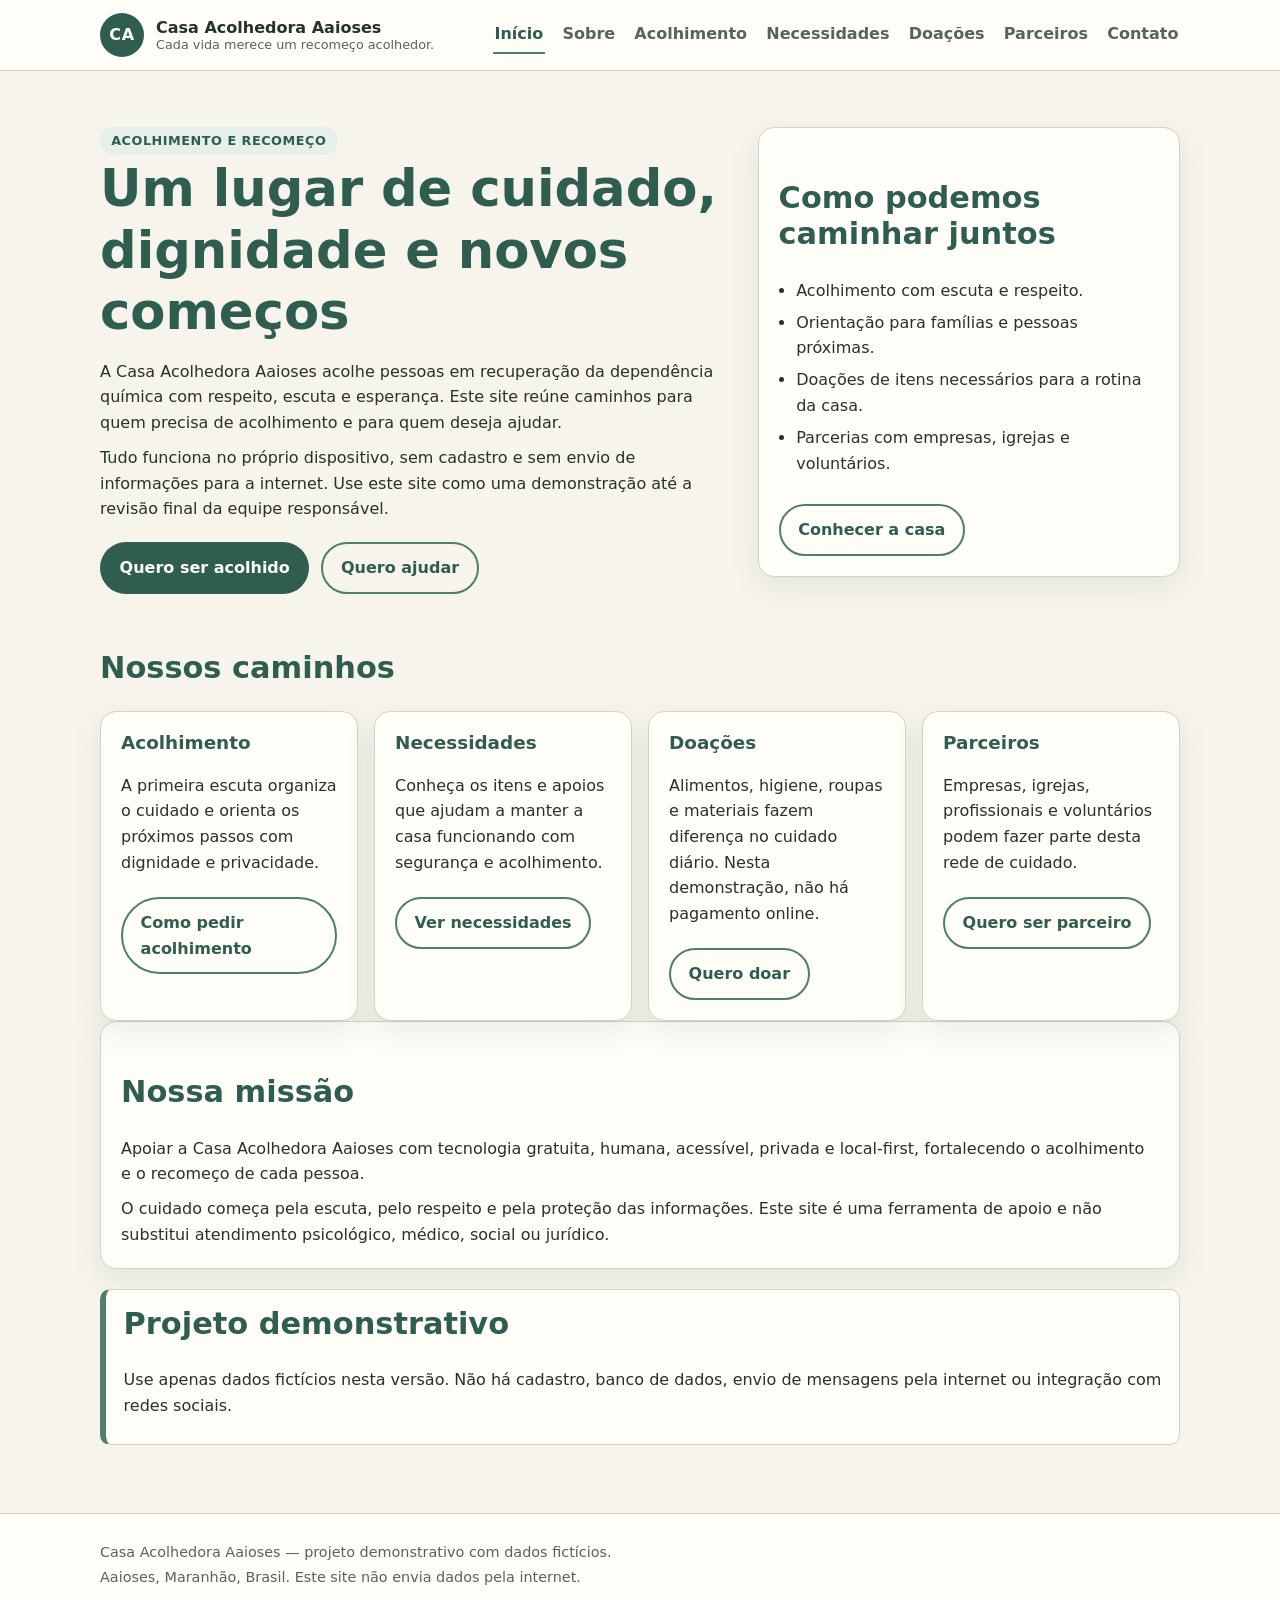
==== index.html @ cec4b17c "Primeira versao do site Casa Acolhedora Aaioses" ====
<!DOCTYPE html>
<html lang="pt-BR">
<head>
  <meta charset="UTF-8">
  <meta name="viewport" content="width=device-width, initial-scale=1.0">
  <link rel="manifest" href="manifest.json">
  <meta name="theme-color" content="#2F6B4F">
  <link rel="icon" href="icons/icon-192.png">
  <link rel="apple-touch-icon" href="icons/icon-192.png">
  <meta name="description" content="Casa Acolhedora Aaioses: acolhimento, recomeço e esperança em Aaioses, Maranhão.">
  <title>Casa Acolhedora Aaioses</title>
  <link rel="stylesheet" href="css/estilo.css">
</head>
<body>
  <a class="pular-para-conteudo" href="#conteudo">Pular para o conteúdo</a>

  <header class="cabecalho">
    <div class="container cabecalho__interno">
      <a class="marca" href="index.html" aria-label="Página inicial da Casa Acolhedora Aaioses">
        <span class="marca__simbolo" aria-hidden="true">CA</span>
        <span class="marca__texto">
          <span class="marca__nome">Casa Acolhedora Aaioses</span>
          <span class="marca__slogan">Cada vida merece um recomeço acolhedor.</span>
        </span>
      </a>
      <nav class="navegacao" aria-label="Navegação principal">
        <ul>
          <li><a href="index.html" aria-current="page">Início</a></li>
          <li><a href="sobre.html">Sobre</a></li>
          <li><a href="acolhimento.html">Acolhimento</a></li>
          <li><a href="necessidades.html">Necessidades</a></li>
          <li><a href="doacoes.html">Doações</a></li>
          <li><a href="parceiros.html">Parceiros</a></li>
          <li><a href="contato.html">Contato</a></li>
        </ul>
      </nav>
    </div>
  </header>

  <main id="conteudo" class="container">
    <section class="destaque" aria-labelledby="titulo-principal">
      <div class="destaque__texto">
        <span class="etiqueta">Acolhimento e recomeço</span>
        <h1 id="titulo-principal">Um lugar de cuidado, dignidade e novos começos</h1>
        <p>
          A Casa Acolhedora Aaioses acolhe pessoas em recuperação da dependência
          química com respeito, escuta e esperança. Este site reúne caminhos para quem
          precisa de acolhimento e para quem deseja ajudar.
        </p>
        <p>
          Tudo funciona no próprio dispositivo, sem cadastro e sem envio de informações
          para a internet. Use este site como uma demonstração até a revisão final da
          equipe responsável.
        </p>
        <div class="acoes">
          <a class="botao botao--principal" href="acolhimento.html">Quero ser acolhido</a>
          <a class="botao botao--secundario" href="doacoes.html">Quero ajudar</a>
        </div>
      </div>
      <aside class="cartao" aria-labelledby="titulo-apoio">
        <h2 id="titulo-apoio">Como podemos caminhar juntos</h2>
        <ul class="lista">
          <li>Acolhimento com escuta e respeito.</li>
          <li>Orientação para famílias e pessoas próximas.</li>
          <li>Doações de itens necessários para a rotina da casa.</li>
          <li>Parcerias com empresas, igrejas e voluntários.</li>
        </ul>
        <a class="botao botao--secundario" href="sobre.html">Conhecer a casa</a>
      </aside>
    </section>

    <section aria-labelledby="titulo-caminhos">
      <h2 id="titulo-caminhos">Nossos caminhos</h2>
      <div class="grade">
        <article class="cartao">
          <h3>Acolhimento</h3>
          <p>
            A primeira escuta organiza o cuidado e orienta os próximos passos com
            dignidade e privacidade.
          </p>
          <a class="botao botao--secundario" href="acolhimento.html">Como pedir acolhimento</a>
        </article>
        <article class="cartao">
          <h3>Necessidades</h3>
          <p>
            Conheça os itens e apoios que ajudam a manter a casa funcionando com
            segurança e acolhimento.
          </p>
          <a class="botao botao--secundario" href="necessidades.html">Ver necessidades</a>
        </article>
        <article class="cartao">
          <h3>Doações</h3>
          <p>
            Alimentos, higiene, roupas e materiais fazem diferença no cuidado diário.
            Nesta demonstração, não há pagamento online.
          </p>
          <a class="botao botao--secundario" href="doacoes.html">Quero doar</a>
        </article>
        <article class="cartao">
          <h3>Parceiros</h3>
          <p>
            Empresas, igrejas, profissionais e voluntários podem fazer parte desta rede
            de cuidado.
          </p>
          <a class="botao botao--secundario" href="parceiros.html">Quero ser parceiro</a>
        </article>
      </div>
    </section>

    <section class="cartao" aria-labelledby="titulo-missao">
      <h2 id="titulo-missao">Nossa missão</h2>
      <p>
        Apoiar a Casa Acolhedora Aaioses com tecnologia gratuita, humana, acessível,
        privada e local-first, fortalecendo o acolhimento e o recomeço de cada pessoa.
      </p>
      <p>
        O cuidado começa pela escuta, pelo respeito e pela proteção das informações.
        Este site é uma ferramenta de apoio e não substitui atendimento psicológico,
        médico, social ou jurídico.
      </p>
    </section>

    <div class="aviso" role="note">
      <h2>Projeto demonstrativo</h2>
      <p>
        Use apenas dados fictícios nesta versão. Não há cadastro, banco de dados,
        envio de mensagens pela internet ou integração com redes sociais.
      </p>
    </div>
  </main>

  <footer class="rodape">
    <div class="container">
      <p>Casa Acolhedora Aaioses — projeto demonstrativo com dados fictícios.</p>
      <p>Aaioses, Maranhão, Brasil. Este site não envia dados pela internet.</p>
    </div>
  </footer>

  <script src="js/site.js" defer></script>
</body>
</html>
---- css/estilo.css ----
:root {
  --verde-escuro: #2f5d50;
  --verde: #4f7f6a;
  --verde-claro: #e6efe9;
  --bege: #f7f4ec;
  --bege-escuro: #e8dfcc;
  --branco: #fffdf8;
  --texto: #24332c;
  --texto-suave: #53655c;
  --borda: #d9d2c2;
  --alerta: #7a4a1f;
  --alerta-fundo: #fbf0e1;
  --sombra: 0 10px 30px rgba(47, 93, 80, 0.10);
  --raio: 16px;
  --raio-pequeno: 10px;
  --largura: 1080px;
}

* {
  box-sizing: border-box;
}

html {
  scroll-behavior: smooth;
}

body {
  margin: 0;
  font-family: system-ui, -apple-system, "Segoe UI", Roboto, Arial, sans-serif;
  background: var(--bege);
  color: var(--texto);
  line-height: 1.6;
}

img {
  max-width: 100%;
  height: auto;
}

a {
  color: var(--verde-escuro);
}

a:hover {
  color: var(--verde);
}

.container {
  width: min(100% - 2rem, var(--largura));
  margin-inline: auto;
}

.pular-para-conteudo {
  position: absolute;
  left: 1rem;
  top: -4rem;
  z-index: 100;
  padding: 0.6rem 1rem;
  border-radius: var(--raio-pequeno);
  background: var(--branco);
  color: var(--verde-escuro);
  font-weight: 700;
  text-decoration: none;
}

.pular-para-conteudo:focus {
  top: 1rem;
}

.cabecalho {
  position: sticky;
  top: 0;
  z-index: 20;
  background: var(--branco);
  border-bottom: 1px solid var(--borda);
}

.cabecalho__interno {
  display: flex;
  flex-wrap: wrap;
  align-items: center;
  justify-content: space-between;
  gap: 0.75rem 1.5rem;
  padding-block: 0.8rem;
}

.marca {
  display: flex;
  align-items: center;
  gap: 0.75rem;
  color: inherit;
  text-decoration: none;
}

.marca__simbolo {
  display: grid;
  place-items: center;
  width: 2.75rem;
  height: 2.75rem;
  border-radius: 50%;
  background: var(--verde-escuro);
  color: var(--branco);
  font-weight: 800;
  letter-spacing: 0.04em;
}

.marca__texto {
  display: grid;
  line-height: 1.2;
}

.marca__nome {
  font-weight: 800;
}

.marca__slogan {
  font-size: 0.8rem;
  color: var(--texto-suave);
}

.navegacao ul {
  display: flex;
  flex-wrap: wrap;
  gap: 0.25rem 1rem;
  margin: 0;
  padding: 0;
  list-style: none;
}

.navegacao a {
  display: inline-block;
  padding: 0.35rem 0.1rem;
  border-bottom: 2px solid transparent;
  color: var(--texto-suave);
  font-weight: 600;
  text-decoration: none;
}

.navegacao a:hover,
.navegacao a[aria-current="page"] {
  color: var(--verde-escuro);
  border-color: var(--verde);
}

main {
  padding-block: 2rem 3rem;
}

h1,
h2,
h3 {
  line-height: 1.2;
  color: var(--verde-escuro);
}

h1 {
  margin: 0.2rem 0 1rem;
  font-size: clamp(2rem, 5vw, 3.2rem);
}

h2 {
  margin-top: 2rem;
  font-size: clamp(1.35rem, 3vw, 1.9rem);
}

h3 {
  margin-top: 0;
  font-size: 1.15rem;
}

p {
  margin: 0.6rem 0;
}

.etiqueta {
  display: inline-block;
  padding: 0.25rem 0.7rem;
  border-radius: 999px;
  background: var(--verde-claro);
  color: var(--verde-escuro);
  font-size: 0.8rem;
  font-weight: 700;
  letter-spacing: 0.04em;
  text-transform: uppercase;
}

.destaque {
  display: grid;
  gap: 1.5rem;
  align-items: start;
  padding-block: 1.5rem;
}

.destaque__texto p {
  max-width: 62ch;
}

.acoes {
  display: flex;
  flex-wrap: wrap;
  gap: 0.75rem;
  margin-top: 1.25rem;
}

.botao {
  display: inline-flex;
  align-items: center;
  justify-content: center;
  gap: 0.4rem;
  padding: 0.7rem 1.1rem;
  border: 2px solid transparent;
  border-radius: 999px;
  font: inherit;
  font-weight: 700;
  text-decoration: none;
  cursor: pointer;
  transition: background-color 0.2s ease, color 0.2s ease, border-color 0.2s ease;
}

.botao--principal {
  background: var(--verde-escuro);
  color: var(--branco);
}

.botao--principal:hover {
  background: var(--verde);
  color: var(--branco);
}

.botao--secundario {
  background: transparent;
  color: var(--verde-escuro);
  border-color: var(--verde);
}

.botao--secundario:hover {
  background: var(--verde-claro);
}

.grade {
  display: grid;
  gap: 1rem;
  grid-template-columns: repeat(auto-fit, minmax(230px, 1fr));
}

.cartao {
  padding: 1.25rem;
  border: 1px solid var(--borda);
  border-radius: var(--raio);
  background: var(--branco);
  box-shadow: var(--sombra);
}

.cartao p:last-child {
  margin-bottom: 0;
}

.cartao .botao {
  margin-top: 0.75rem;
}

.aviso {
  margin: 1.25rem 0;
  padding: 1rem 1.1rem;
  border: 1px solid var(--borda);
  border-left: 6px solid var(--verde);
  border-radius: var(--raio-pequeno);
  background: var(--branco);
}

.aviso--atencao {
  border-left-color: var(--alerta);
  background: var(--alerta-fundo);
}

.aviso h2,
.aviso h3 {
  margin-top: 0;
}

.lista {
  padding-left: 1.1rem;
}

.lista li {
  margin: 0.4rem 0;
}

.selo {
  display: inline-block;
  padding: 0.1rem 0.5rem;
  border-radius: 999px;
  background: var(--verde-claro);
  color: var(--verde-escuro);
  font-size: 0.78rem;
  font-weight: 700;
}

.texto-pequeno {
  color: var(--texto-suave);
  font-size: 0.9rem;
}

.rodape {
  padding-block: 1.5rem;
  border-top: 1px solid var(--borda);
  background: var(--branco);
  color: var(--texto-suave);
  font-size: 0.9rem;
}

.rodape__grade {
  display: grid;
  gap: 1rem;
  grid-template-columns: repeat(auto-fit, minmax(220px, 1fr));
}

.rodape p {
  margin: 0.15rem 0;
}

.rodape__titulo {
  color: var(--verde-escuro);
  font-weight: 800;
}

.botao-instalacao {
  position: fixed;
  right: 1rem;
  bottom: 1rem;
  z-index: 60;
  box-shadow: var(--sombra);
}

.botao-instalacao[hidden] {
  display: none;
}

a:focus-visible,
button:focus-visible,
input:focus-visible,
select:focus-visible,
textarea:focus-visible {
  outline: 3px solid var(--verde);
  outline-offset: 2px;
}

@media (min-width: 780px) {
  .destaque {
    grid-template-columns: minmax(0, 1.5fr) minmax(260px, 1fr);
  }
}

@media (max-width: 520px) {
  .cabecalho__interno {
    align-items: flex-start;
  }

  .marca__slogan {
    font-size: 0.75rem;
  }

  .botao-instalacao {
    right: 0.75rem;
    bottom: 0.75rem;
  }
}

@media (prefers-reduced-motion: reduce) {
  html {
    scroll-behavior: auto;
  }

  *,
  *::before,
  *::after {
    transition-duration: 0.01ms !important;
    animation-duration: 0.01ms !important;
  }
}
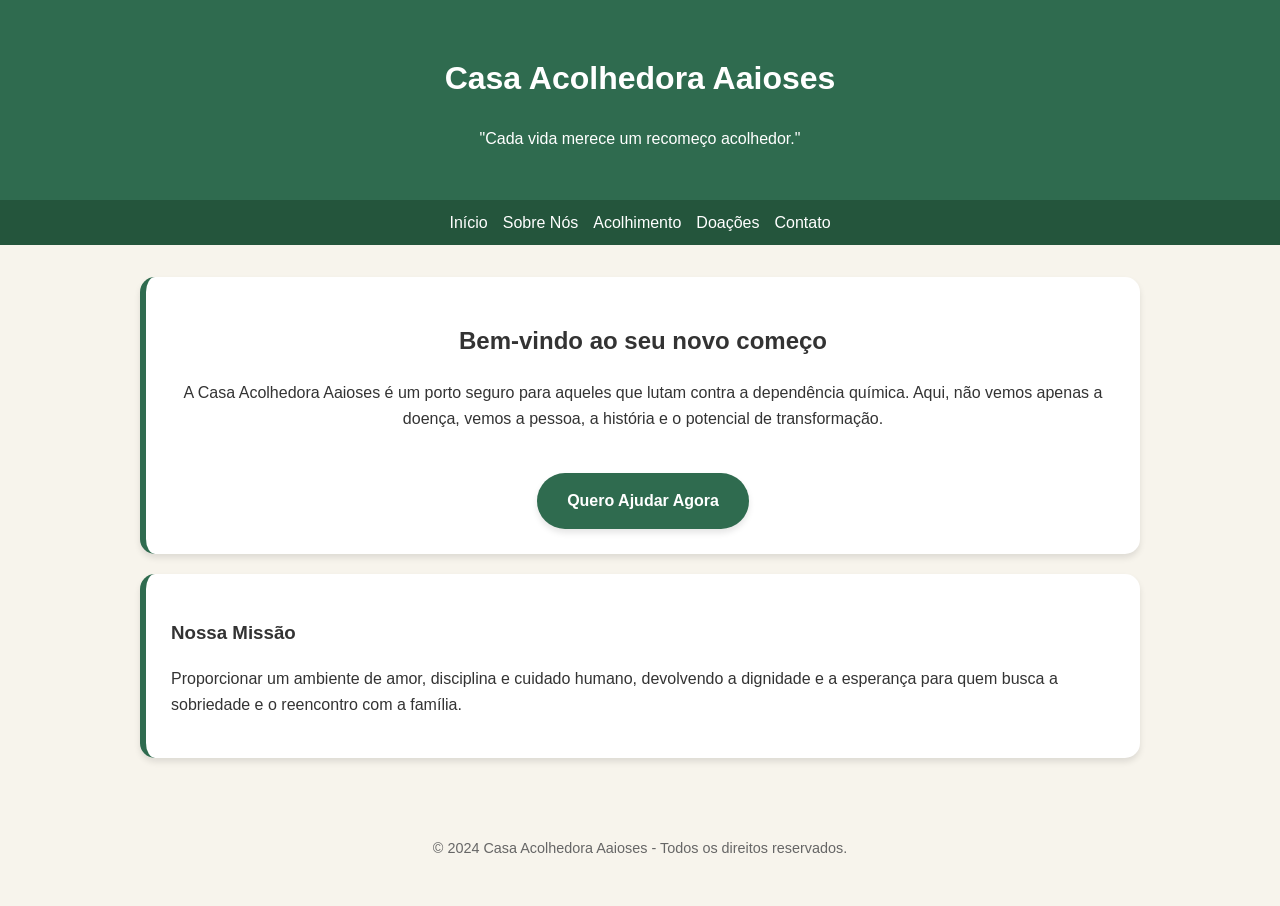
==== commit 041fc566: "Lapidação Final: Integração WhatsApp, Ativação PWA e Otimização de UI" ====
--- a/index.html
+++ b/index.html
@@ -1,141 +1,39 @@
 <!DOCTYPE html>
-<html lang="pt-BR">
+<html lang="pt-br">
 <head>
-  <meta charset="UTF-8">
-  <meta name="viewport" content="width=device-width, initial-scale=1.0">
-  <link rel="manifest" href="manifest.json">
-  <meta name="theme-color" content="#2F6B4F">
-  <link rel="icon" href="icons/icon-192.png">
-  <link rel="apple-touch-icon" href="icons/icon-192.png">
-  <meta name="description" content="Casa Acolhedora Aaioses: acolhimento, recomeço e esperança em Aaioses, Maranhão.">
-  <title>Casa Acolhedora Aaioses</title>
-  <link rel="stylesheet" href="css/estilo.css">
+    <meta charset="UTF-8">
+    <meta name="viewport" content="width=device-width, initial-scale=1.0">
+    <title>Casa Acolhedora Aaioses | Recomeço e Dignidade</title>
+    <link rel="stylesheet" href="css/estilo.css">
+    <link rel="manifest" href="manifest.json">
 </head>
 <body>
-  <a class="pular-para-conteudo" href="#conteudo">Pular para o conteúdo</a>
-
-  <header class="cabecalho">
-    <div class="container cabecalho__interno">
-      <a class="marca" href="index.html" aria-label="Página inicial da Casa Acolhedora Aaioses">
-        <span class="marca__simbolo" aria-hidden="true">CA</span>
-        <span class="marca__texto">
-          <span class="marca__nome">Casa Acolhedora Aaioses</span>
-          <span class="marca__slogan">Cada vida merece um recomeço acolhedor.</span>
-        </span>
-      </a>
-      <nav class="navegacao" aria-label="Navegação principal">
-        <ul>
-          <li><a href="index.html" aria-current="page">Início</a></li>
-          <li><a href="sobre.html">Sobre</a></li>
-          <li><a href="acolhimento.html">Acolhimento</a></li>
-          <li><a href="necessidades.html">Necessidades</a></li>
-          <li><a href="doacoes.html">Doações</a></li>
-          <li><a href="parceiros.html">Parceiros</a></li>
-          <li><a href="contato.html">Contato</a></li>
-        </ul>
-      </nav>
+    <header>
+        <h1>Casa Acolhedora Aaioses</h1>
+        <p>"Cada vida merece um recomeço acolhedor."</p>
+    </header>
+    <nav>
+        <a href="index.html">Início</a>
+        <a href="sobre.html">Sobre Nós</a>
+        <a href="acolhimento.html">Acolhimento</a>
+        <a href="doacoes.html">Doações</a>
+        <a href="contato.html">Contato</a>
+    </nav>
+    <div class="container">
+        <div class="card" style="text-align: center;">
+            <h2>Bem-vindo ao seu novo começo</h2>
+            <p>A Casa Acolhedora Aaioses é um porto seguro para aqueles que lutam contra a dependência química. Aqui, não vemos apenas a doença, vemos a pessoa, a história e o potencial de transformação.</p>
+            <br>
+            <a href="doacoes.html" class="btn-doar">Quero Ajudar Agora</a>
+        </div>
+        <div class="card">
+            <h3>Nossa Missão</h3>
+            <p>Proporcionar um ambiente de amor, disciplina e cuidado humano, devolvendo a dignidade e a esperança para quem busca a sobriedade e o reencontro com a família.</p>
+        </div>
     </div>
-  </header>
-
-  <main id="conteudo" class="container">
-    <section class="destaque" aria-labelledby="titulo-principal">
-      <div class="destaque__texto">
-        <span class="etiqueta">Acolhimento e recomeço</span>
-        <h1 id="titulo-principal">Um lugar de cuidado, dignidade e novos começos</h1>
-        <p>
-          A Casa Acolhedora Aaioses acolhe pessoas em recuperação da dependência
-          química com respeito, escuta e esperança. Este site reúne caminhos para quem
-          precisa de acolhimento e para quem deseja ajudar.
-        </p>
-        <p>
-          Tudo funciona no próprio dispositivo, sem cadastro e sem envio de informações
-          para a internet. Use este site como uma demonstração até a revisão final da
-          equipe responsável.
-        </p>
-        <div class="acoes">
-          <a class="botao botao--principal" href="acolhimento.html">Quero ser acolhido</a>
-          <a class="botao botao--secundario" href="doacoes.html">Quero ajudar</a>
-        </div>
-      </div>
-      <aside class="cartao" aria-labelledby="titulo-apoio">
-        <h2 id="titulo-apoio">Como podemos caminhar juntos</h2>
-        <ul class="lista">
-          <li>Acolhimento com escuta e respeito.</li>
-          <li>Orientação para famílias e pessoas próximas.</li>
-          <li>Doações de itens necessários para a rotina da casa.</li>
-          <li>Parcerias com empresas, igrejas e voluntários.</li>
-        </ul>
-        <a class="botao botao--secundario" href="sobre.html">Conhecer a casa</a>
-      </aside>
-    </section>
-
-    <section aria-labelledby="titulo-caminhos">
-      <h2 id="titulo-caminhos">Nossos caminhos</h2>
-      <div class="grade">
-        <article class="cartao">
-          <h3>Acolhimento</h3>
-          <p>
-            A primeira escuta organiza o cuidado e orienta os próximos passos com
-            dignidade e privacidade.
-          </p>
-          <a class="botao botao--secundario" href="acolhimento.html">Como pedir acolhimento</a>
-        </article>
-        <article class="cartao">
-          <h3>Necessidades</h3>
-          <p>
-            Conheça os itens e apoios que ajudam a manter a casa funcionando com
-            segurança e acolhimento.
-          </p>
-          <a class="botao botao--secundario" href="necessidades.html">Ver necessidades</a>
-        </article>
-        <article class="cartao">
-          <h3>Doações</h3>
-          <p>
-            Alimentos, higiene, roupas e materiais fazem diferença no cuidado diário.
-            Nesta demonstração, não há pagamento online.
-          </p>
-          <a class="botao botao--secundario" href="doacoes.html">Quero doar</a>
-        </article>
-        <article class="cartao">
-          <h3>Parceiros</h3>
-          <p>
-            Empresas, igrejas, profissionais e voluntários podem fazer parte desta rede
-            de cuidado.
-          </p>
-          <a class="botao botao--secundario" href="parceiros.html">Quero ser parceiro</a>
-        </article>
-      </div>
-    </section>
-
-    <section class="cartao" aria-labelledby="titulo-missao">
-      <h2 id="titulo-missao">Nossa missão</h2>
-      <p>
-        Apoiar a Casa Acolhedora Aaioses com tecnologia gratuita, humana, acessível,
-        privada e local-first, fortalecendo o acolhimento e o recomeço de cada pessoa.
-      </p>
-      <p>
-        O cuidado começa pela escuta, pelo respeito e pela proteção das informações.
-        Este site é uma ferramenta de apoio e não substitui atendimento psicológico,
-        médico, social ou jurídico.
-      </p>
-    </section>
-
-    <div class="aviso" role="note">
-      <h2>Projeto demonstrativo</h2>
-      <p>
-        Use apenas dados fictícios nesta versão. Não há cadastro, banco de dados,
-        envio de mensagens pela internet ou integração com redes sociais.
-      </p>
-    </div>
-  </main>
-
-  <footer class="rodape">
-    <div class="container">
-      <p>Casa Acolhedora Aaioses — projeto demonstrativo com dados fictícios.</p>
-      <p>Aaioses, Maranhão, Brasil. Este site não envia dados pela internet.</p>
-    </div>
-  </footer>
-
-  <script src="js/site.js" defer></script>
+    <footer>
+        <p>&copy; 2024 Casa Acolhedora Aaioses - Todos os direitos reservados.</p>
+    </footer>
+    <script src="js/site.js"></script>
 </body>
 </html>
--- a/css/estilo.css
+++ b/css/estilo.css
@@ -1,380 +1,86 @@
 :root {
-  --verde-escuro: #2f5d50;
-  --verde: #4f7f6a;
-  --verde-claro: #e6efe9;
-  --bege: #f7f4ec;
-  --bege-escuro: #e8dfcc;
-  --branco: #fffdf8;
-  --texto: #24332c;
-  --texto-suave: #53655c;
-  --borda: #d9d2c2;
-  --alerta: #7a4a1f;
-  --alerta-fundo: #fbf0e1;
-  --sombra: 0 10px 30px rgba(47, 93, 80, 0.10);
-  --raio: 16px;
-  --raio-pequeno: 10px;
-  --largura: 1080px;
-}
-
-* {
-  box-sizing: border-box;
-}
-
-html {
-  scroll-behavior: smooth;
+    --cor-primaria: #2F6B4F;
+    --cor-secundaria: #F7F4EC;
+    --cor-acento: #D4A373;
+    --cor-texto: #333333;
+    --cor-branco: #FFFFFF;
+    --sombra: 0 4px 6px rgba(0,0,0,0.1);
+    --transicao: all 0.3s ease;
 }
 
 body {
-  margin: 0;
-  font-family: system-ui, -apple-system, "Segoe UI", Roboto, Arial, sans-serif;
-  background: var(--bege);
-  color: var(--texto);
-  line-height: 1.6;
+    background-color: var(--cor-secundaria);
+    color: var(--cor-texto);
+    font-family: 'Segoe UI', Roboto, Arial, sans-serif;
+    line-height: 1.6;
+    margin: 0;
+    padding: 0;
 }
 
-img {
-  max-width: 100%;
-  height: auto;
+header {
+    background-color: var(--cor-primaria);
+    color: var(--cor-branco);
+    padding: 2rem 1rem;
+    text-align: center;
+    box-shadow: var(--sombra);
 }
 
-a {
-  color: var(--verde-escuro);
+nav {
+    display: flex;
+    justify-content: center;
+    gap: 15px;
+    background: #24553c;
+    padding: 10px;
 }
 
-a:hover {
-  color: var(--verde);
+nav a {
+    color: var(--cor-branco);
+    text-decoration: none;
+    font-weight: 500;
+    transition: var(--transicao);
+}
+
+nav a:hover {
+    color: var(--cor-secundaria);
 }
 
 .container {
-  width: min(100% - 2rem, var(--largura));
-  margin-inline: auto;
+    max-width: 1000px;
+    margin: 2rem auto;
+    padding: 0 1rem;
 }
 
-.pular-para-conteudo {
-  position: absolute;
-  left: 1rem;
-  top: -4rem;
-  z-index: 100;
-  padding: 0.6rem 1rem;
-  border-radius: var(--raio-pequeno);
-  background: var(--branco);
-  color: var(--verde-escuro);
-  font-weight: 700;
-  text-decoration: none;
+.card {
+    background: var(--cor-branco);
+    border-radius: 15px;
+    padding: 25px;
+    box-shadow: var(--sombra);
+    border-left: 6px solid var(--cor-primaria);
+    margin-bottom: 20px;
 }
 
-.pular-para-conteudo:focus {
-  top: 1rem;
+.btn-doar {
+    display: inline-block;
+    background-color: var(--cor-primaria);
+    color: var(--cor-branco);
+    padding: 15px 30px;
+    border-radius: 50px;
+    text-decoration: none;
+    font-weight: bold;
+    transition: var(--transicao);
+    box-shadow: var(--sombra);
+    text-align: center;
 }
 
-.cabecalho {
-  position: sticky;
-  top: 0;
-  z-index: 20;
-  background: var(--branco);
-  border-bottom: 1px solid var(--borda);
+.btn-doar:hover {
+    background-color: #24553c;
+    transform: translateY(-3px);
+    box-shadow: 0 6px 12px rgba(0,0,0,0.2);
 }
 
-.cabecalho__interno {
-  display: flex;
-  flex-wrap: wrap;
-  align-items: center;
-  justify-content: space-between;
-  gap: 0.75rem 1.5rem;
-  padding-block: 0.8rem;
+footer {
+    text-align: center;
+    padding: 2rem;
+    font-size: 0.9rem;
+    color: #666;
 }
-
-.marca {
-  display: flex;
-  align-items: center;
-  gap: 0.75rem;
-  color: inherit;
-  text-decoration: none;
-}
-
-.marca__simbolo {
-  display: grid;
-  place-items: center;
-  width: 2.75rem;
-  height: 2.75rem;
-  border-radius: 50%;
-  background: var(--verde-escuro);
-  color: var(--branco);
-  font-weight: 800;
-  letter-spacing: 0.04em;
-}
-
-.marca__texto {
-  display: grid;
-  line-height: 1.2;
-}
-
-.marca__nome {
-  font-weight: 800;
-}
-
-.marca__slogan {
-  font-size: 0.8rem;
-  color: var(--texto-suave);
-}
-
-.navegacao ul {
-  display: flex;
-  flex-wrap: wrap;
-  gap: 0.25rem 1rem;
-  margin: 0;
-  padding: 0;
-  list-style: none;
-}
-
-.navegacao a {
-  display: inline-block;
-  padding: 0.35rem 0.1rem;
-  border-bottom: 2px solid transparent;
-  color: var(--texto-suave);
-  font-weight: 600;
-  text-decoration: none;
-}
-
-.navegacao a:hover,
-.navegacao a[aria-current="page"] {
-  color: var(--verde-escuro);
-  border-color: var(--verde);
-}
-
-main {
-  padding-block: 2rem 3rem;
-}
-
-h1,
-h2,
-h3 {
-  line-height: 1.2;
-  color: var(--verde-escuro);
-}
-
-h1 {
-  margin: 0.2rem 0 1rem;
-  font-size: clamp(2rem, 5vw, 3.2rem);
-}
-
-h2 {
-  margin-top: 2rem;
-  font-size: clamp(1.35rem, 3vw, 1.9rem);
-}
-
-h3 {
-  margin-top: 0;
-  font-size: 1.15rem;
-}
-
-p {
-  margin: 0.6rem 0;
-}
-
-.etiqueta {
-  display: inline-block;
-  padding: 0.25rem 0.7rem;
-  border-radius: 999px;
-  background: var(--verde-claro);
-  color: var(--verde-escuro);
-  font-size: 0.8rem;
-  font-weight: 700;
-  letter-spacing: 0.04em;
-  text-transform: uppercase;
-}
-
-.destaque {
-  display: grid;
-  gap: 1.5rem;
-  align-items: start;
-  padding-block: 1.5rem;
-}
-
-.destaque__texto p {
-  max-width: 62ch;
-}
-
-.acoes {
-  display: flex;
-  flex-wrap: wrap;
-  gap: 0.75rem;
-  margin-top: 1.25rem;
-}
-
-.botao {
-  display: inline-flex;
-  align-items: center;
-  justify-content: center;
-  gap: 0.4rem;
-  padding: 0.7rem 1.1rem;
-  border: 2px solid transparent;
-  border-radius: 999px;
-  font: inherit;
-  font-weight: 700;
-  text-decoration: none;
-  cursor: pointer;
-  transition: background-color 0.2s ease, color 0.2s ease, border-color 0.2s ease;
-}
-
-.botao--principal {
-  background: var(--verde-escuro);
-  color: var(--branco);
-}
-
-.botao--principal:hover {
-  background: var(--verde);
-  color: var(--branco);
-}
-
-.botao--secundario {
-  background: transparent;
-  color: var(--verde-escuro);
-  border-color: var(--verde);
-}
-
-.botao--secundario:hover {
-  background: var(--verde-claro);
-}
-
-.grade {
-  display: grid;
-  gap: 1rem;
-  grid-template-columns: repeat(auto-fit, minmax(230px, 1fr));
-}
-
-.cartao {
-  padding: 1.25rem;
-  border: 1px solid var(--borda);
-  border-radius: var(--raio);
-  background: var(--branco);
-  box-shadow: var(--sombra);
-}
-
-.cartao p:last-child {
-  margin-bottom: 0;
-}
-
-.cartao .botao {
-  margin-top: 0.75rem;
-}
-
-.aviso {
-  margin: 1.25rem 0;
-  padding: 1rem 1.1rem;
-  border: 1px solid var(--borda);
-  border-left: 6px solid var(--verde);
-  border-radius: var(--raio-pequeno);
-  background: var(--branco);
-}
-
-.aviso--atencao {
-  border-left-color: var(--alerta);
-  background: var(--alerta-fundo);
-}
-
-.aviso h2,
-.aviso h3 {
-  margin-top: 0;
-}
-
-.lista {
-  padding-left: 1.1rem;
-}
-
-.lista li {
-  margin: 0.4rem 0;
-}
-
-.selo {
-  display: inline-block;
-  padding: 0.1rem 0.5rem;
-  border-radius: 999px;
-  background: var(--verde-claro);
-  color: var(--verde-escuro);
-  font-size: 0.78rem;
-  font-weight: 700;
-}
-
-.texto-pequeno {
-  color: var(--texto-suave);
-  font-size: 0.9rem;
-}
-
-.rodape {
-  padding-block: 1.5rem;
-  border-top: 1px solid var(--borda);
-  background: var(--branco);
-  color: var(--texto-suave);
-  font-size: 0.9rem;
-}
-
-.rodape__grade {
-  display: grid;
-  gap: 1rem;
-  grid-template-columns: repeat(auto-fit, minmax(220px, 1fr));
-}
-
-.rodape p {
-  margin: 0.15rem 0;
-}
-
-.rodape__titulo {
-  color: var(--verde-escuro);
-  font-weight: 800;
-}
-
-.botao-instalacao {
-  position: fixed;
-  right: 1rem;
-  bottom: 1rem;
-  z-index: 60;
-  box-shadow: var(--sombra);
-}
-
-.botao-instalacao[hidden] {
-  display: none;
-}
-
-a:focus-visible,
-button:focus-visible,
-input:focus-visible,
-select:focus-visible,
-textarea:focus-visible {
-  outline: 3px solid var(--verde);
-  outline-offset: 2px;
-}
-
-@media (min-width: 780px) {
-  .destaque {
-    grid-template-columns: minmax(0, 1.5fr) minmax(260px, 1fr);
-  }
-}
-
-@media (max-width: 520px) {
-  .cabecalho__interno {
-    align-items: flex-start;
-  }
-
-  .marca__slogan {
-    font-size: 0.75rem;
-  }
-
-  .botao-instalacao {
-    right: 0.75rem;
-    bottom: 0.75rem;
-  }
-}
-
-@media (prefers-reduced-motion: reduce) {
-  html {
-    scroll-behavior: auto;
-  }
-
-  *,
-  *::before,
-  *::after {
-    transition-duration: 0.01ms !important;
-    animation-duration: 0.01ms !important;
-  }
-}
